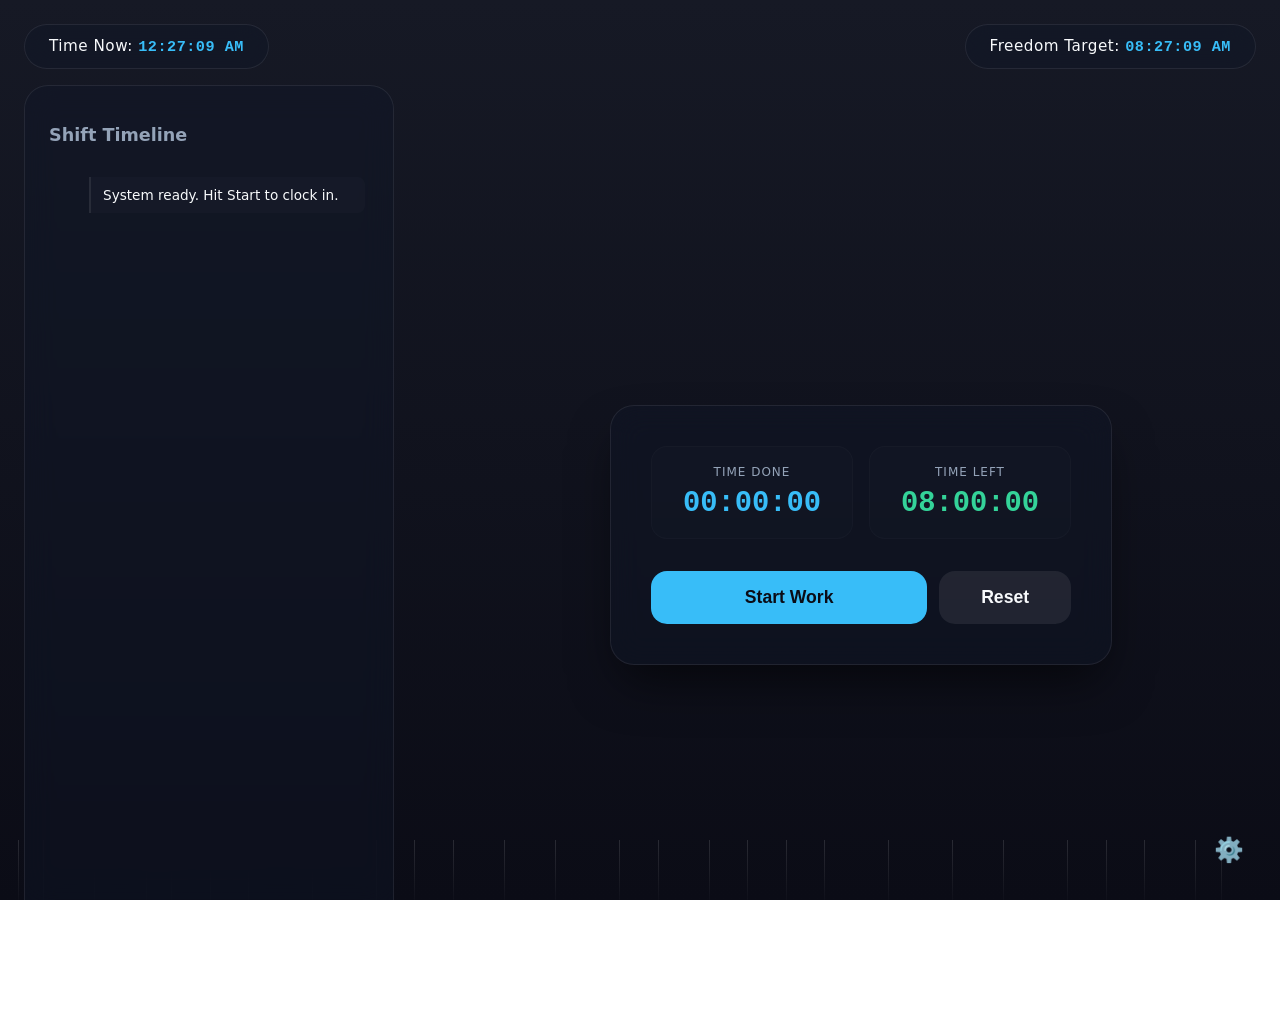
==== Rain.timer/index.html @ 2360e568 "Add files via upload" ====
<!DOCTYPE html>
<html lang="en">
<head>
    <meta charset="UTF-8">
    <meta name="viewport" content="width=device-width, initial-scale=1.0">
    <title>Office Focus Dashboard</title>
    <!-- Link to your external stylesheet here or wait for Part 2 -->
    <link rel="stylesheet" href="style.css">
</head>
<!-- The rain engine targets classes directly on the body -->
<body class="back-row-toggle splat-toggle">

    <!-- Your Custom CSS Rain Containers -->
    <div class="rain front-row"></div>
    <div class="rain back-row"></div>

    <!-- Live System Clock Overlays -->
    <div class="top-bar">
        <div class="live-clock glass">Time Now: <span id="currentClock">00:00:00 AM</span></div>
        <div class="leave-clock glass">Freedom Target: <span id="leaveClock">--:--:--</span></div>
    </div>

    <!-- Main Workspace Frame -->
    <div class="workspace">
        
        <!-- Timeline Shift Event History Logs -->
        <div class="sidebar glass">
            <h2>Shift Timeline</h2>
            <ul class="log-list" id="logList">
                <li class="log-item">System ready. Hit Start to clock in.</li>
            </ul>
        </div>

        <!-- Perfectly Centered Timer Cluster Core -->
        <div class="main-cluster">
            <div class="timer-card glass">
                <div class="metrics-grid">
                    <div class="metric-box">
                        <div class="metric-label">Time Done</div>
                        <div class="metric-value" id="timeDoneDisplay">00:00:00</div>
                    </div>
                    <div class="metric-box">
                        <div class="metric-label">Time Left</div>
                        <div class="metric-value" id="timeLeftDisplay">08:00:00</div>
                    </div>
                </div>
                
                <div class="controls">
                    <button class="btn btn-main" id="mainBtn">Start Work</button>
                    <button class="btn btn-reset" id="resetBtn">Reset</button>
                </div>
            </div>
        </div>
    </div>

    <!-- Integrated Hidden Configurations Settings Tray -->
    <button class="settings-toggle" id="gearBtn">⚙️</button>
    <div class="settings-panel glass" id="settingsPanel">
        <h3>Dashboard Configs</h3>
        <div class="setting-row">
            <label>Shift Target (Hours)</label>
            <input type="number" id="shiftInput" value="8" min="1" max="24">
        </div>
        <div class="setting-row">
            <label>Enable Rain</label>
            <input type="checkbox" id="rainToggle" checked>
        </div>
        <div class="setting-row">
            <label>Enable Splat Drops</label>
            <input type="checkbox" id="splatToggleInput" checked>
        </div>
        <div class="setting-row">
            <label>Enable Deep Back Row</label>
            <input type="checkbox" id="backRowToggleInput" checked>
        </div>
    </div>

    <!-- Standard Library Dependency for your Rain Code Generator Engine -->
    <script src="https://jquery.com"></script>
    <!-- Link to your external JS logic file here or wait for Part 3 -->
    <script src="script.js"></script>
</body>
</html>
---- Rain.timer/style.css ----
:root {
  --bg-dark: #0f111a;
  --glass-bg: rgba(15, 23, 42, 0.4);
  --glass-border: rgba(255, 255, 255, 0.08);
  --text-main: #f8fafc;
  --text-muted: #94a3b8;
  --accent-work: #38bdf8;
  --accent-break: #fb7185;
  --accent-success: #34d399;
}

html, body {
  height: 100%;
  margin: 0;
  padding: 0;
  overflow: hidden;
  font-family: system-ui, -apple-system, sans-serif;
  background: linear-gradient(to bottom, #161925, #0b0c16);
  color: var(--text-main);
  position: relative;
}

/* ==========================================================================
   CSS Rain Engine Configuration (Your Custom Base Animations Modified)
   ========================================================================== */
.rain {
  position: absolute;
  left: 0;
  width: 100%;
  height: 100%;
  z-index: 2;
  transition: opacity 0.5s ease;
}

.rain.back-row {
  display: none;
  z-index: 1;
  bottom: 60px;
  opacity: 0.5;
}

body.back-row-toggle .rain.back-row {
  display: block;
}

.drop {
  position: absolute;
  bottom: 100%;
  width: 15px;
  height: 120px;
  pointer-events: none;
  animation: drop 0.5s linear infinite;
}

.stem {
  width: 1px;
  height: 60%;
  margin-left: 7px;
  background: linear-gradient(to bottom, rgba(255, 255, 255, 0), rgba(255, 255, 255, 0.25));
  animation: stem 0.5s linear infinite;
}

.splat {
  width: 15px;
  height: 10px;
  border-top: 2px dotted rgba(255, 255, 255, 0.5);
  border-radius: 50%;
  opacity: 1;
  transform: scale(0);
  animation: splat 0.5s linear infinite;
  display: none;
}

body.splat-toggle .splat {
  display: block;
}

/* Standard Downward Animations */
@keyframes drop {
  0% { transform: translateY(0vh); }
  75% { transform: translateY(90vh); }
  100% { transform: translateY(90vh); }
}

@keyframes stem {
  0% { opacity: 1; }
  65% { opacity: 1; }
  75% { opacity: 0; }
  100% { opacity: 0; }
}

@keyframes splat {
  0%, 80% { opacity: 1; transform: scale(0); }
  90% { opacity: 0.5; transform: scale(1); }
  100% { opacity: 0; transform: scale(1.5); }
}

/* ==========================================================================
   INVERSE MECHANICS (Triggered when user hits break/pause button)
   ========================================================================== */
body.rain-reverse .drop {
  bottom: auto;
  top: 100%; /* Spawns them at the bottom of the window */
  animation: dropInverse 0.5s linear infinite;
}

body.rain-reverse .stem {
  /* Flip the gradient so it looks like it's pointing skyward */
  background: linear-gradient(to top, rgba(255, 255, 255, 0), rgba(255, 255, 255, 0.25));
  animation: stemInverse 0.5s linear infinite;
}

body.rain-reverse .splat {
  display: none !important; /* Hide splashes since rain isn't hitting the floor */
}

@keyframes dropInverse {
  0% { transform: translateY(0vh); }
  75% { transform: translateY(-90vh); }
  100% { transform: translateY(-90vh); }
}

@keyframes stemInverse {
  0%, 65% { opacity: 1; }
  75%, 100% { opacity: 0; }
}

/* ==========================================================================
   Dashboard Glassmorphism Interface Styles
   ========================================================================== */
.glass {
  background: var(--glass-bg);
  backdrop-filter: blur(16px);
  -webkit-backdrop-filter: blur(16px);
  border: 1px solid var(--glass-border);
  border-radius: 24px;
}

.top-bar {
  position: absolute;
  top: 24px;
  left: 24px;
  right: 24px;
  display: flex;
  justify-content: space-between;
  z-index: 10;
  pointer-events: none;
}

.live-clock, .leave-clock {
  padding: 12px 24px;
  font-size: 0.95rem;
  letter-spacing: 0.5px;
  pointer-events: auto;
}

.live-clock span, .leave-clock span {
  font-weight: 700;
  color: var(--accent-work);
  font-family: monospace;
}

.workspace {
  display: flex;
  width: 100%;
  height: 100%;
  padding: 85px 24px 24px 24px;
  gap: 24px;
  position: relative;
  z-index: 5;
}

/* Sidebar History Tracking Container */
.sidebar {
  width: 320px;
  display: flex;
  flex-direction: column;
  padding: 24px;
  height: 100%;
}

.sidebar h2 {
  font-size: 1.1rem;
  font-weight: 600;
  margin-bottom: 16px;
  color: var(--text-muted);
}

.log-list {
  flex-grow: 1;
  overflow-y: auto;
  list-style: none;
  padding-right: 4px;
}

.log-list::-webkit-scrollbar {
  width: 4px;
}

.log-list::-webkit-scrollbar-thumb {
  background: rgba(255, 255, 255, 0.1);
  border-radius: 10px;
}

.log-item {
  font-size: 0.85rem;
  padding: 10px 12px;
  border-left: 2px solid var(--glass-border);
  margin-bottom: 8px;
  background: rgba(255, 255, 255, 0.02);
  border-radius: 0 8px 8px 0;
}

.log-item.work-event { border-left-color: var(--accent-work); }
.log-item.break-event { border-left-color: var(--accent-break); }

/* Centered Main Layout Control Cluster */
.main-cluster {
  flex-grow: 1;
  display: flex;
  justify-content: center;
  align-items: center;
}

.timer-card {
  width: 420px;
  padding: 40px;
  text-align: center;
  box-shadow: 0 25px 50px -12px rgba(0, 0, 0, 0.6);
}

.metrics-grid {
  display: grid;
  grid-template-columns: 1fr 1fr;
  gap: 16px;
  margin-bottom: 32px;
}

.metric-box {
  background: rgba(255, 255, 255, 0.01);
  padding: 18px 16px;
  border-radius: 16px;
  border: 1px solid rgba(255, 255, 255, 0.02);
}

.metric-label {
  font-size: 0.75rem;
  text-transform: uppercase;
  color: var(--text-muted);
  margin-bottom: 8px;
  letter-spacing: 1px;
}

.metric-value {
  font-size: 1.8rem;
  font-weight: 700;
  font-family: monospace;
}

#timeDoneDisplay { color: var(--accent-work); }
#timeLeftDisplay { color: var(--accent-success); }

/* Control Buttons Setup */
.controls {
  display: flex;
  gap: 12px;
}

.btn {
  border: none;
  padding: 16px;
  font-size: 1.1rem;
  font-weight: 600;
  border-radius: 16px;
  cursor: pointer;
  transition: all 0.2s cubic-bezier(0.4, 0, 0.2, 1);
}

.btn-main {
  flex-grow: 3;
  background: var(--accent-work);
  color: #0b0c16;
}

.btn-main.working {
  background: var(--accent-break);
  color: #ffffff;
}

.btn-reset {
  flex-grow: 1;
  background: rgba(255, 255, 255, 0.08);
  color: var(--text-main);
}

.btn-reset:hover {
  background: rgba(255, 255, 255, 0.14);
}

.btn:active {
  transform: scale(0.96);
}

/* Slidout Settings Drawer Layout */
.settings-toggle {
  position: absolute;
  bottom: 24px;
  right: 24px;
  padding: 12px;
  cursor: pointer;
  z-index: 10;
  background: none;
  border: none;
  color: var(--text-muted);
  font-size: 1.5rem;
  transition: transform 0.3s ease;
}

.settings-toggle:hover {
  transform: rotate(45deg);
  color: var(--text-main);
}

.settings-panel {
  position: absolute;
  bottom: 80px;
  right: 24px;
  width: 290px;
  padding: 24px;
  z-index: 10;
  display: none;
  flex-direction: column;
  gap: 16px;
  box-shadow: 0 10px 30px rgba(0,0,0,0.5);
}

.settings-panel.active {
  display: flex;
}

.settings-panel h3 {
  font-size: 0.95rem;
  margin-bottom: 4px;
  color: var(--text-main);
  border-bottom: 1px solid var(--glass-border);
  padding-bottom: 8px;
}

.setting-row {
  display: flex;
  justify-content: space-between;
  align-items: center;
  font-size: 0.85rem;
}

.setting-row input[type="number"] {
  width: 65px;
  background: rgba(255, 255, 255, 0.06);
  border: 1px solid var(--glass-border);
  color: white;
  padding: 6px;
  border-radius: 8px;
  text-align: center;
  font-family: monospace;
}
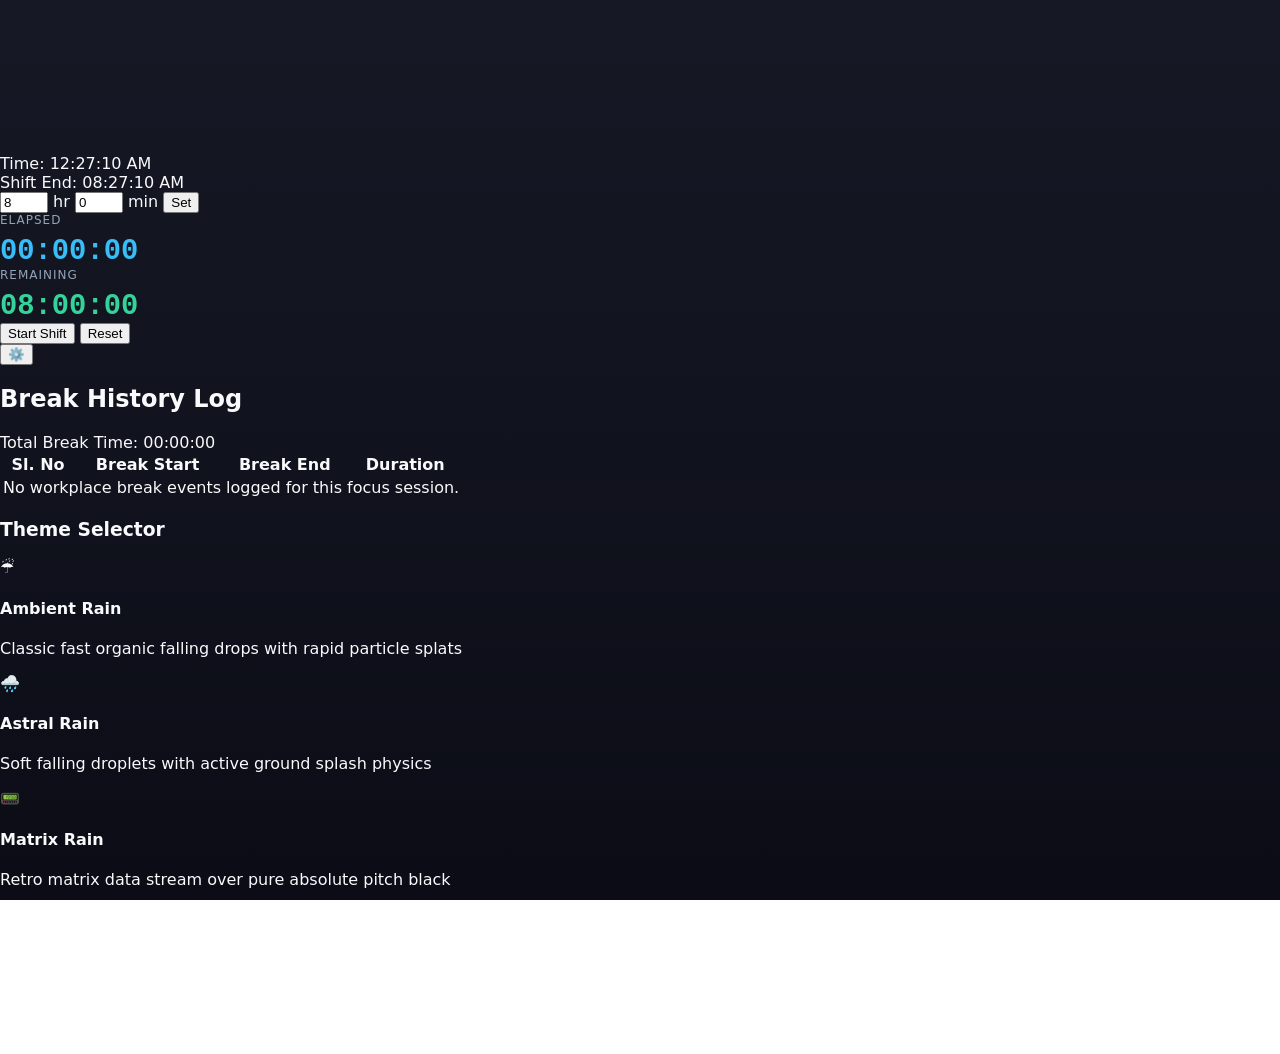
==== commit 47202385: "Update index.html - upgrades, new themes etc" ====
--- a/Rain.timer/index.html
+++ b/Rain.timer/index.html
@@ -3,81 +3,136 @@
 <head>
     <meta charset="UTF-8">
     <meta name="viewport" content="width=device-width, initial-scale=1.0">
-    <title>Office Focus Dashboard</title>
-    <!-- Link to your external stylesheet here or wait for Part 2 -->
+    <title>Rain.Timer</title>
     <link rel="stylesheet" href="style.css">
 </head>
-<!-- The rain engine targets classes directly on the body -->
-<body class="back-row-toggle splat-toggle">
+<body class="splat-toggle back-row-toggle" data-theme="ambient">
 
-    <!-- Your Custom CSS Rain Containers -->
+    <!-- Environmental Theme Canvas Infrastructure -->
+    <canvas id="canv"></canvas>
     <div class="rain front-row"></div>
     <div class="rain back-row"></div>
 
-    <!-- Live System Clock Overlays -->
-    <div class="top-bar">
-        <div class="live-clock glass">Time Now: <span id="currentClock">00:00:00 AM</span></div>
-        <div class="leave-clock glass">Freedom Target: <span id="leaveClock">--:--:--</span></div>
+    <div class="app-viewport">
+        
+        <!-- 1. Top Centered Console Display -->
+        <header class="top-console authentic-glass">
+            <div class="console-item">Time: <span id="currentClock">00:00:00</span></div>
+            <div class="console-divider"></div>
+            <div class="console-item">Shift End: <span id="leaveClock">--:--:--</span></div>
+        </header>
+
+        <div class="rain-viewing-gap"></div>
+
+        <!-- Centralized Bottom Workspace Cluster Deck -->
+        <footer class="bottom-workspace-deck">
+            
+            <!-- 2. Main Inline Ribbon Controller Bar (With Pop-up Glass Styling Overlay) -->
+            <div class="ribbon-panel authentic-glass popup-glass">
+                <div class="target-input-cluster">
+                    <input type="number" id="hrInput" value="8" min="0" max="24" placeholder="HH">
+                    <span class="lbl-tag">hr</span>
+                    <input type="number" id="minInput" value="0" min="0" max="59" placeholder="MM">
+                    <span class="lbl-tag">min</span>
+                    <button class="control-btn btn-secondary" id="setTargetBtn">Set</button>
+                </div>
+
+                <div class="ribbon-divider"></div>
+
+                <div class="metric-readout">
+                    <div class="metric-label">Elapsed</div>
+                    <div class="metric-value value-work" id="timeDoneDisplay">00:00:00</div>
+                </div>
+
+                <div class="metric-readout">
+                    <div class="metric-label">Remaining</div>
+                    <div class="metric-value value-success" id="timeLeftDisplay">08:00:00</div>
+                </div>
+
+                <div class="ribbon-divider"></div>
+
+                <div class="execution-actions">
+                    <button class="control-btn btn-primary" id="mainBtn">Start Shift</button>
+                    <button class="control-btn btn-neutral" id="resetBtn">Reset</button>
+                </div>
+
+                <button class="gear-trigger-btn" id="gearBtn" title="Engine Settings">⚙️</button>
+            </div>
+
+            <!-- 3. Combined Analytics Ledger Panel -->
+            <div class="ledger-panel authentic-glass">
+                <div class="ledger-header-row">
+                    <h2>Break History Log</h2>
+                    <div class="ledger-header-divider"></div>
+                    <div class="ledger-running-total">Total Break Time: <span id="totalBreakDisplay">00:00:00</span></div>
+                </div>
+                
+                <div class="ledger-scroll-viewport">
+                    <table class="ledger-data-table">
+                        <thead>
+                            <tr>
+                                <th style="width: 70px; text-align: center;">Sl. No</th>
+                                <th>Break Start</th>
+                                <th>Break End</th>
+                                <th>Duration</th>
+                            </tr>
+                        </thead>
+                        <tbody id="breakLogBody">
+                            <tr id="emptyPlaceholder">
+                                <td colspan="4" class="empty-placeholder-text">No workplace break events logged for this focus session.</td>
+                            </tr>
+                        </tbody>
+                    </table>
+                </div>
+            </div>
+
+        </footer>
     </div>
 
-    <!-- Main Workspace Frame -->
-    <div class="workspace">
-        
-        <!-- Timeline Shift Event History Logs -->
-        <div class="sidebar glass">
-            <h2>Shift Timeline</h2>
-            <ul class="log-list" id="logList">
-                <li class="log-item">System ready. Hit Start to clock in.</li>
-            </ul>
-        </div>
-
-        <!-- Perfectly Centered Timer Cluster Core -->
-        <div class="main-cluster">
-            <div class="timer-card glass">
-                <div class="metrics-grid">
-                    <div class="metric-box">
-                        <div class="metric-label">Time Done</div>
-                        <div class="metric-value" id="timeDoneDisplay">00:00:00</div>
-                    </div>
-                    <div class="metric-box">
-                        <div class="metric-label">Time Left</div>
-                        <div class="metric-value" id="timeLeftDisplay">08:00:00</div>
+    <!-- Redesigned Wide Modern Themes Settings Popup Overlay Modal Box -->
+    <div class="settings-modal-backdrop" id="settingsModal">
+        <div class="modal-box authentic-glass wide-modal">
+            <h3>Theme Selector</h3>
+            
+            <!-- Modern Dynamic Visual Selector Cards Deck Layout -->
+            <div class="theme-cards-deck">
+                <div class="theme-select-card" data-value="ambient">
+                    <div class="card-icon">☔</div>
+                    <div class="card-info">
+                        <h4>Ambient Rain</h4>
+                        <p>Classic fast organic falling drops with rapid particle splats</p>
                     </div>
                 </div>
-                
-                <div class="controls">
-                    <button class="btn btn-main" id="mainBtn">Start Work</button>
-                    <button class="btn btn-reset" id="resetBtn">Reset</button>
+
+                <div class="theme-select-card" data-value="astral">
+                    <div class="card-icon">🌧️</div>
+                    <div class="card-info">
+                        <h4>Astral Rain</h4>
+                        <p>Soft falling droplets with active ground splash physics</p>
+                    </div>
+                </div>
+
+                <div class="theme-select-card" data-value="matrix">
+                    <div class="card-icon">📟</div>
+                    <div class="card-info">
+                        <h4>Matrix Rain</h4>
+                        <p>Retro matrix data stream over pure absolute pitch black</p>
+                    </div>
+                </div>
+
+                <div class="theme-select-card" data-value="light">
+                    <div class="card-icon">❄️</div>
+                    <div class="card-info">
+                        <h4>Light Rain</h4>
+                        <p>A minimalist pure white canvas styled with falling glowing yellow snowflakes</p>
+                    </div>
                 </div>
             </div>
+
+            <button class="control-btn btn-secondary close-modal-action-btn" id="closeSettingsBtn">Apply Configurations</button>
         </div>
     </div>
 
-    <!-- Integrated Hidden Configurations Settings Tray -->
-    <button class="settings-toggle" id="gearBtn">⚙️</button>
-    <div class="settings-panel glass" id="settingsPanel">
-        <h3>Dashboard Configs</h3>
-        <div class="setting-row">
-            <label>Shift Target (Hours)</label>
-            <input type="number" id="shiftInput" value="8" min="1" max="24">
-        </div>
-        <div class="setting-row">
-            <label>Enable Rain</label>
-            <input type="checkbox" id="rainToggle" checked>
-        </div>
-        <div class="setting-row">
-            <label>Enable Splat Drops</label>
-            <input type="checkbox" id="splatToggleInput" checked>
-        </div>
-        <div class="setting-row">
-            <label>Enable Deep Back Row</label>
-            <input type="checkbox" id="backRowToggleInput" checked>
-        </div>
-    </div>
-
-    <!-- Standard Library Dependency for your Rain Code Generator Engine -->
-    <script src="https://jquery.com"></script>
-    <!-- Link to your external JS logic file here or wait for Part 3 -->
     <script src="script.js"></script>
 </body>
 </html>
